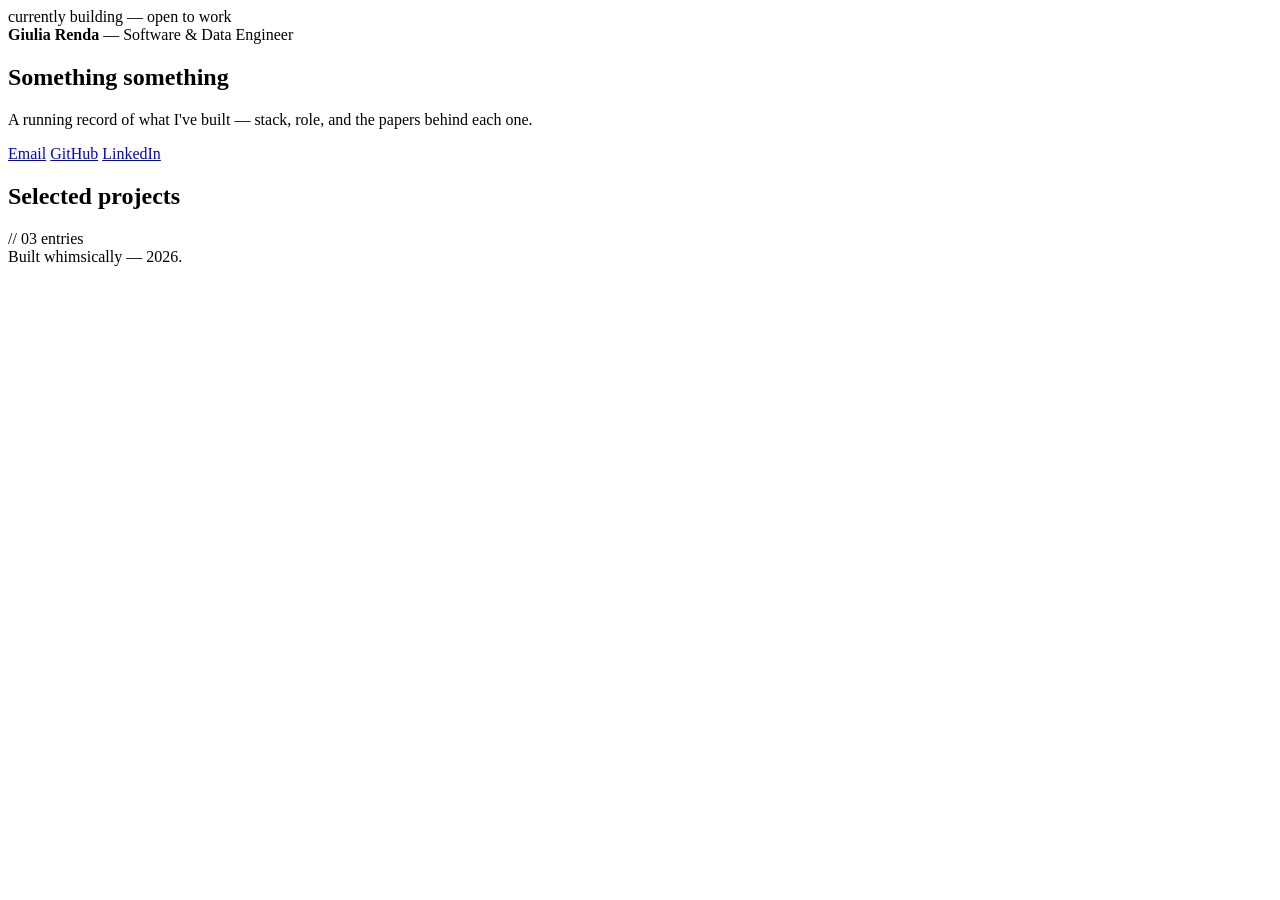
==== index.html @ 80450fbc "script" ====
<!DOCTYPE html>
<html lang="en">

<head>
    <meta charset="UTF-8">
    <meta name="viewport" content="width=device-width, initial-scale=1.0">
    <title>Giulia Renda — Portfolio</title>
    <link rel="preconnect" href="https://fonts.googleapis.com">
    <link
        href="https://fonts.googleapis.com/css2?family=Space+Grotesk:wght@400;500;600;700&family=JetBrains+Mono:wght@400;500;700&display=swap"
        rel="stylesheet">
    <link rel="stylesheet" href="css/style.css">
</head>

<body>
    <section class="hero">
        <div class="hero-inner">
            <div class="idline"><span class="dot"></span> currently building — open to work</div>
            <div class="byline"><b>Giulia Renda</b> — Software & Data Engineer</div>
            <h1>Something <span class="accent">something</span></h1>
            <p>A running record of what I've built — stack, role, and the papers behind each one.</p>
        </div>
        <div class="hero-links">
            <a href="mailto:giuliarenda94@gmail.com">Email</a>
            <a href="https://github.com/mondoboia" target="_blank" rel="noopener">GitHub</a>
            <a href="https://www.linkedin.com/in/giuliarenda" target="_blank" rel="noopener">LinkedIn</a>
            <!-- <a href="cv.pdf" target="_blank" rel="noopener">CV</a> -->
        </div>
    </section>
    <div class="section-title">
        <h2>Selected projects</h2>
        <span id="project-count">// loading</span>
    </div>
    <div class="list" id="list">
        <p class="load-state" id="load-state">Loading projects…</p>
    </div>
    <footer>Built whimsically — <span id="year"></span>.</footer>

    <script src="js/script.js"></script>
</body>

</html>
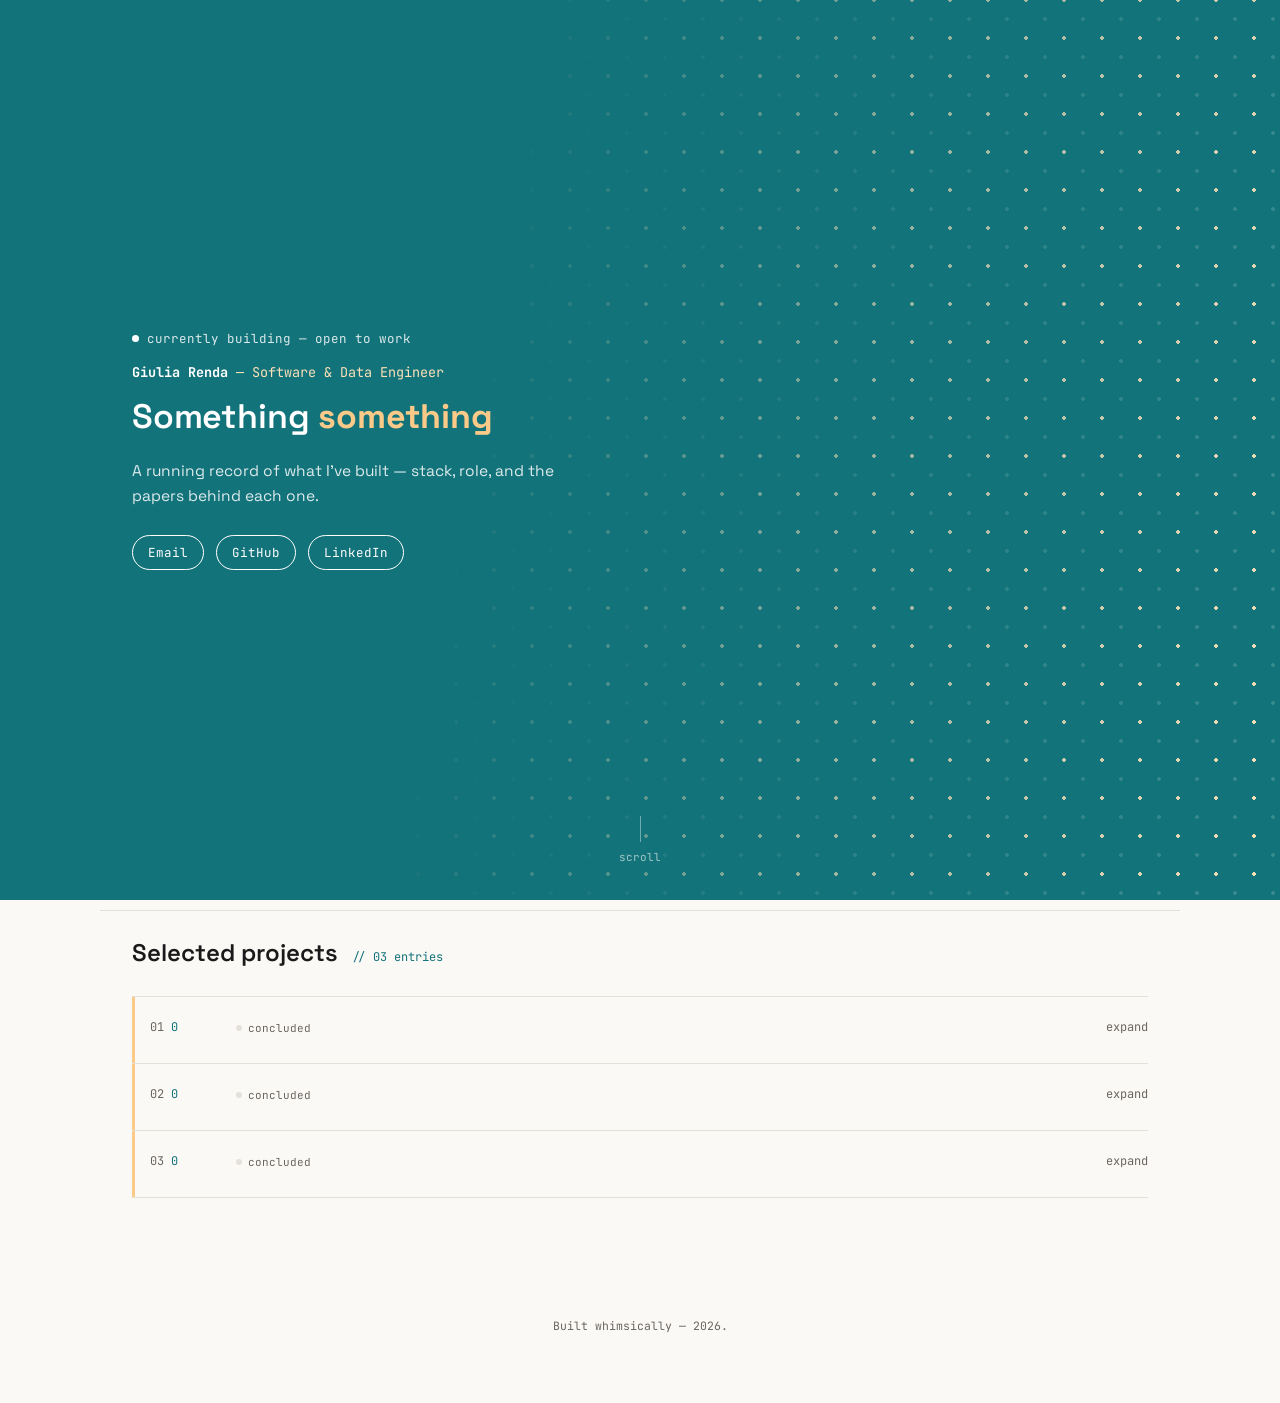
==== commit a9920149: "hero full viewport" ====
--- a/index.html
+++ b/index.html
@@ -19,13 +19,14 @@
             <div class="byline"><b>Giulia Renda</b> — Software & Data Engineer</div>
             <h1>Something <span class="accent">something</span></h1>
             <p>A running record of what I've built — stack, role, and the papers behind each one.</p>
+            <div class="hero-links">
+                <a href="mailto:giuliarenda94@gmail.com">Email</a>
+                <a href="https://github.com/mondoboia" target="_blank" rel="noopener">GitHub</a>
+                <a href="https://www.linkedin.com/in/giuliarenda" target="_blank" rel="noopener">LinkedIn</a>
+                <!-- <a href="cv.pdf" target="_blank" rel="noopener">CV</a> -->
+            </div>
         </div>
-        <div class="hero-links">
-            <a href="mailto:giuliarenda94@gmail.com">Email</a>
-            <a href="https://github.com/mondoboia" target="_blank" rel="noopener">GitHub</a>
-            <a href="https://www.linkedin.com/in/giuliarenda" target="_blank" rel="noopener">LinkedIn</a>
-            <!-- <a href="cv.pdf" target="_blank" rel="noopener">CV</a> -->
-        </div>
+        <div class="scroll-cue"><span></span>scroll</div>
     </section>
     <div class="section-title">
         <h2>Selected projects</h2>
@@ -34,6 +35,7 @@
     <div class="list" id="list">
         <p class="load-state" id="load-state">Loading projects…</p>
     </div>
+
     <footer>Built whimsically — <span id="year"></span>.</footer>
 
     <script src="js/script.js"></script>
--- a/css/style.css
+++ b/css/style.css
@@ -0,0 +1,431 @@
+:root {
+    --bg: #FBF9F6;
+    --ink: #1A1A1A;
+    --sub: #6b6560;
+    --primary: #13737A;
+    --accent: #FBCA89;
+    --accent-soft: #FDE1B8;
+    --line: #E4E0DA;
+    --font-display: 'Space Grotesk', sans-serif;
+    --font-mono: 'JetBrains Mono', monospace;
+}
+
+* {
+    box-sizing: border-box;
+}
+
+body {
+    margin: 0;
+    background: var(--bg);
+    color: var(--ink);
+    font-family: var(--font-display);
+}
+
+a {
+    color: inherit;
+}
+
+/* ---------- Hero ---------- */
+.hero {
+    position: relative;
+    min-height: 100vh;
+    padding: 32px 0;
+    overflow: hidden;
+    display: flex;
+    align-items: center;
+    background-color: var(--primary);
+    background-image:
+        radial-gradient(rgba(255, 255, 255, 0.16) 2px, transparent 2px),
+        radial-gradient(var(--accent-soft) 1.6px, transparent 1.6px);
+    background-size: 38px 38px, 38px 38px;
+    background-position: 0 0, 19px 19px;
+}
+
+.hero::after {
+    content: "";
+    position: absolute;
+    inset: 0;
+    background: linear-gradient(100deg, var(--primary) 38%, rgba(19, 115, 122, 0.4) 68%, rgba(19, 115, 122, 0) 100%);
+    z-index: 1;
+}
+
+.hero-inner {
+    position: relative;
+    z-index: 2;
+    max-width: 1080px;
+    margin: 0 auto;
+    width: 100%;
+    padding: 0 32px;
+}
+
+.scroll-cue {
+    position: absolute;
+    left: 50%;
+    bottom: 36px;
+    transform: translateX(-50%);
+    z-index: 2;
+    font-family: var(--font-mono);
+    font-size: 11px;
+    color: rgba(255, 255, 255, 0.6);
+    display: flex;
+    flex-direction: column;
+    align-items: center;
+    gap: 8px;
+}
+
+.scroll-cue span {
+    width: 1px;
+    height: 26px;
+    background: rgba(255, 255, 255, 0.4);
+    animation: scrollpulse 1.8s ease-in-out infinite;
+}
+
+@keyframes scrollpulse {
+
+    0%,
+    100% {
+        opacity: .3;
+    }
+
+    50% {
+        opacity: 1;
+    }
+}
+
+@media (prefers-reduced-motion: reduce) {
+    .scroll-cue span {
+        animation: none;
+    }
+}
+
+.idline {
+    font-family: var(--font-mono);
+    font-size: 12.5px;
+    color: rgba(255, 255, 255, 0.85);
+    display: flex;
+    align-items: center;
+    gap: 8px;
+    margin-bottom: 16px;
+}
+
+.idline .dot {
+    width: 7px;
+    height: 7px;
+    border-radius: 50%;
+    background: #ffffff;
+}
+
+.byline {
+    font-family: var(--font-mono);
+    font-size: 13.5px;
+    color: var(--accent-soft);
+    margin-bottom: 14px;
+}
+
+.byline b {
+    color: #ffffff;
+    font-weight: 700;
+}
+
+h1 {
+    font-weight: 600;
+    font-size: clamp(26px, 3.4vw, 34px);
+    line-height: 1.28;
+    letter-spacing: -0.005em;
+    margin: 0 0 20px;
+    max-width: 480px;
+    color: #ffffff;
+}
+
+h1 .accent {
+    color: var(--accent);
+    font-weight: 700;
+}
+
+.hero p {
+    max-width: 460px;
+    color: rgba(255, 255, 255, 0.85);
+    font-size: 15.5px;
+    line-height: 1.6;
+    margin: 0 0 26px;
+}
+
+.hero-links {
+    display: flex;
+    gap: 12px;
+    flex-wrap: wrap;
+}
+
+.hero-links a {
+    font-family: var(--font-mono);
+    font-size: 12.5px;
+    text-decoration: none;
+    color: #ffffff;
+    border: 1.5px solid #ffffff;
+    padding: 8px 15px;
+    border-radius: 100px;
+    transition: background .18s, color .18s, border-color .18s;
+}
+
+.hero-links a:hover {
+    background: #ffffff;
+    color: var(--primary);
+}
+
+/* ---------- Section title ---------- */
+.section-title {
+    max-width: 1080px;
+    margin: 10px auto 28px;
+    padding: 0 32px;
+    display: flex;
+    align-items: baseline;
+    gap: 14px;
+    border-top: 1px solid var(--line);
+    padding-top: 26px;
+}
+
+.section-title h2 {
+    font-weight: 600;
+    font-size: 24px;
+    margin: 0;
+}
+
+.section-title span {
+    font-family: var(--font-mono);
+    font-size: 12px;
+    color: var(--primary);
+}
+
+/* ---------- Index rows ---------- */
+.list {
+    max-width: 1080px;
+    margin: 0 auto;
+    padding: 0 32px 90px;
+}
+
+.load-state {
+    font-family: var(--font-mono);
+    font-size: 13px;
+    color: var(--sub);
+}
+
+.row {
+    border-top: 1px solid var(--line);
+    padding: 22px 0;
+    cursor: pointer;
+    position: relative;
+    padding-left: 18px;
+    transition: padding-left .18s ease;
+}
+
+.row::before {
+    content: "";
+    position: absolute;
+    left: 0;
+    top: 0;
+    bottom: 0;
+    width: 3px;
+    background: var(--accent);
+    transition: background .18s ease;
+}
+
+.row:hover,
+.row.open {
+    padding-left: 24px;
+}
+
+.row:hover::before,
+.row.open::before {
+    background: var(--primary);
+}
+
+.row:last-child {
+    border-bottom: 1px solid var(--line);
+}
+
+.row-top {
+    display: flex;
+    align-items: baseline;
+    gap: 16px;
+    flex-wrap: wrap;
+}
+
+.row-num {
+    font-family: var(--font-mono);
+    font-size: 12px;
+    color: var(--sub);
+    min-width: 52px;
+}
+
+.row-num .year {
+    color: var(--primary);
+}
+
+.row-title {
+    font-size: 20px;
+    font-weight: 700;
+}
+
+.row-status {
+    display: flex;
+    align-items: center;
+    gap: 6px;
+    font-family: var(--font-mono);
+    font-size: 11px;
+    color: var(--sub);
+    margin-left: 2px;
+}
+
+.row-status .dot {
+    width: 6px;
+    height: 6px;
+    border-radius: 50%;
+    background: var(--accent);
+}
+
+.row-status.concluded .dot {
+    background: var(--line);
+}
+
+.row-status.concluded {
+    color: var(--sub);
+}
+
+.row-toggle {
+    font-family: var(--font-mono);
+    font-size: 12px;
+    color: var(--sub);
+    white-space: nowrap;
+    margin-left: auto;
+}
+
+.row-desc {
+    font-size: 14px;
+    color: var(--sub);
+    margin-top: 6px;
+    padding-left: 68px;
+}
+
+.row-detail {
+    max-height: 0;
+    overflow: hidden;
+    padding-left: 68px;
+    transition: max-height .35s ease;
+}
+
+.row.open .row-detail {
+    max-height: 600px;
+}
+
+.detail-inner {
+    padding-top: 18px;
+    display: grid;
+    grid-template-columns: 160px 1fr;
+    gap: 22px;
+}
+
+@media (max-width:560px) {
+    .detail-inner {
+        grid-template-columns: 1fr;
+    }
+
+    .row-desc,
+    .row-detail {
+        padding-left: 0;
+    }
+}
+
+.thumb {
+    height: 110px;
+    border-radius: 4px;
+    background: repeating-linear-gradient(45deg, var(--accent) 0 8px, #e9b46a 8px 16px);
+    display: flex;
+    align-items: center;
+    justify-content: center;
+    color: #fff;
+    font-family: var(--font-mono);
+    font-size: 10px;
+    overflow: hidden;
+}
+
+.thumb img {
+    width: 100%;
+    height: 100%;
+    object-fit: cover;
+    display: block;
+}
+
+.detail-grid {
+    font-size: 13.5px;
+    color: var(--ink);
+}
+
+.k {
+    font-family: var(--font-mono);
+    font-size: 10.5px;
+    text-transform: uppercase;
+    color: var(--primary);
+    letter-spacing: .06em;
+    margin: 0 0 4px;
+}
+
+.block {
+    margin-bottom: 14px;
+}
+
+.tags {
+    display: flex;
+    flex-wrap: wrap;
+    gap: 6px;
+}
+
+.tag {
+    font-family: var(--font-mono);
+    font-size: 11px;
+    border: 1px solid var(--line);
+    padding: 2px 8px;
+    border-radius: 3px;
+}
+
+.links a {
+    font-family: var(--font-mono);
+    font-size: 12.5px;
+    text-decoration: none;
+    margin-right: 16px;
+    border-bottom: 1px solid var(--accent);
+}
+
+.links a:hover {
+    border-color: var(--primary);
+    color: var(--primary);
+}
+
+.no-papers {
+    color: var(--sub);
+    font-family: var(--font-mono);
+    font-size: 12px;
+}
+
+footer {
+    text-align: center;
+    padding: 30px 24px 70px;
+    font-family: var(--font-mono);
+    font-size: 11.5px;
+    color: var(--sub);
+}
+
+/* focus visibility for keyboard users */
+.row:focus-visible,
+.hero-links a:focus-visible {
+    outline: 2px solid var(--primary);
+    outline-offset: 3px;
+}
+
+@media (prefers-reduced-motion: reduce) {
+
+    .row,
+    .row::before,
+    .row-detail {
+        transition: none;
+    }
+}
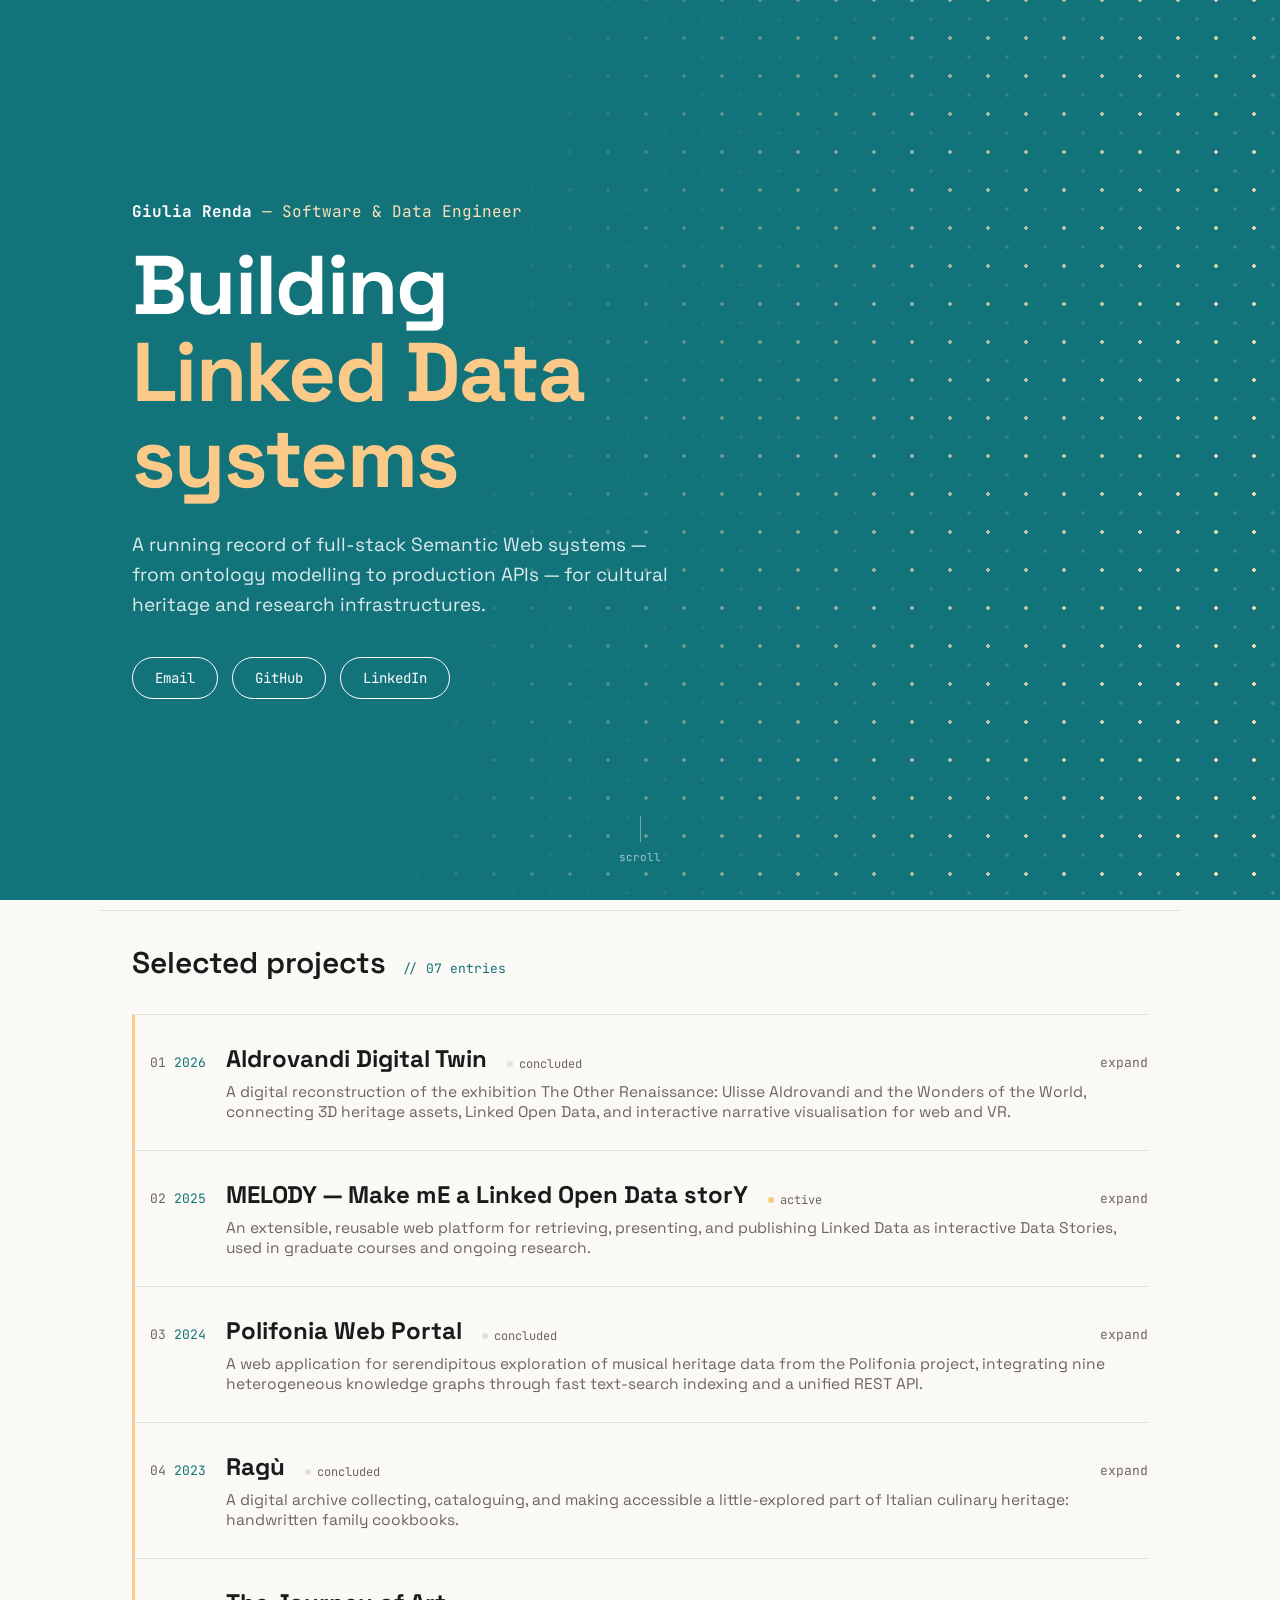
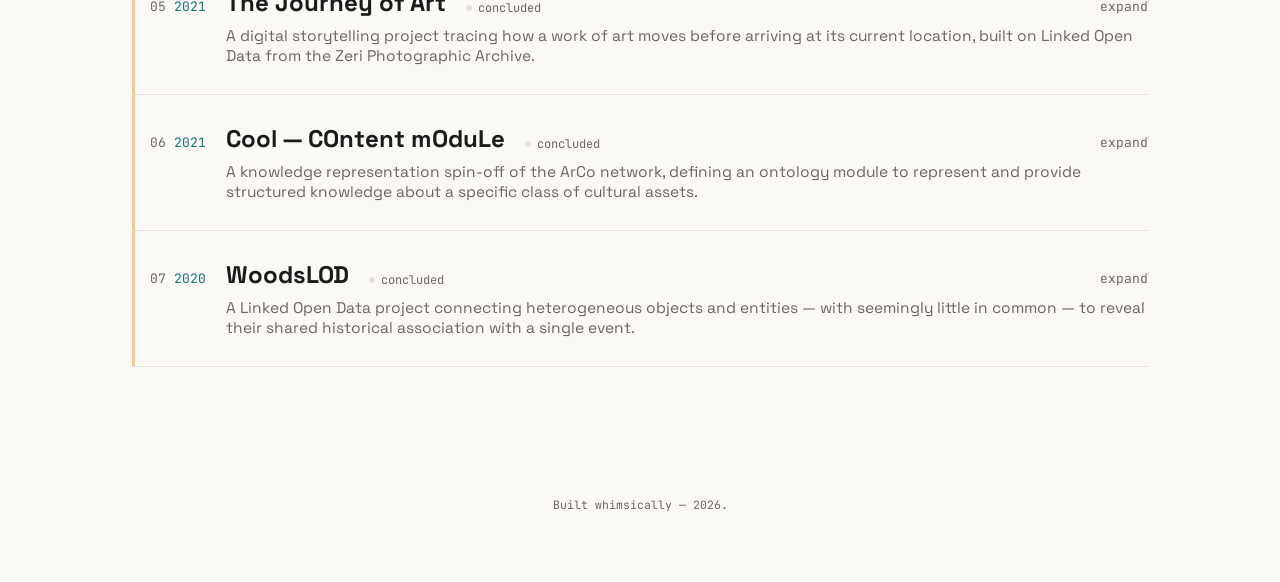
==== commit 88192080: "hero text update" ====
--- a/index.html
+++ b/index.html
@@ -15,10 +15,10 @@
 <body>
     <section class="hero">
         <div class="hero-inner">
-            <div class="idline"><span class="dot"></span> currently building — open to work</div>
             <div class="byline"><b>Giulia Renda</b> — Software & Data Engineer</div>
-            <h1>Something <span class="accent">something</span></h1>
-            <p>A running record of what I've built — stack, role, and the papers behind each one.</p>
+            <h1>Building <span class="accent rotator" id="rotator">Linked Data systems</span></h1>
+            <p>A running record of full-stack Semantic Web systems — from ontology modelling to production APIs — for
+                cultural heritage and research infrastructures.</p>
             <div class="hero-links">
                 <a href="mailto:giuliarenda94@gmail.com">Email</a>
                 <a href="https://github.com/mondoboia" target="_blank" rel="noopener">GitHub</a>
--- a/css/style.css
+++ b/css/style.css
@@ -98,28 +98,24 @@
     }
 }
 
-.idline {
-    font-family: var(--font-mono);
-    font-size: 12.5px;
-    color: rgba(255, 255, 255, 0.85);
-    display: flex;
-    align-items: center;
-    gap: 8px;
-    margin-bottom: 16px;
-}
-
-.idline .dot {
-    width: 7px;
-    height: 7px;
-    border-radius: 50%;
-    background: #ffffff;
+@media (max-width:640px) {
+    .hero {
+        min-height: 100svh;
+        align-items: flex-start;
+        padding-top: 96px;
+        padding-bottom: 56px;
+    }
+
+    .scroll-cue {
+        display: none;
+    }
 }
 
 .byline {
     font-family: var(--font-mono);
-    font-size: 13.5px;
+    font-size: 16px;
     color: var(--accent-soft);
-    margin-bottom: 14px;
+    margin-bottom: 20px;
 }
 
 .byline b {
@@ -128,12 +124,12 @@
 }
 
 h1 {
-    font-weight: 600;
-    font-size: clamp(26px, 3.4vw, 34px);
-    line-height: 1.28;
-    letter-spacing: -0.005em;
-    margin: 0 0 20px;
-    max-width: 480px;
+    font-weight: 700;
+    font-size: clamp(44px, 6.5vw, 84px);
+    line-height: 1.04;
+    letter-spacing: -0.02em;
+    margin: 0 0 28px;
+    max-width: 720px;
     color: #ffffff;
 }
 
@@ -142,27 +138,37 @@
     font-weight: 700;
 }
 
+.rotator {
+    display: inline-block;
+    transition: opacity .3s ease, transform .3s ease;
+}
+
+.rotator.fade-out {
+    opacity: 0;
+    transform: translateY(6px);
+}
+
 .hero p {
-    max-width: 460px;
+    max-width: 560px;
     color: rgba(255, 255, 255, 0.85);
-    font-size: 15.5px;
+    font-size: 19px;
     line-height: 1.6;
-    margin: 0 0 26px;
+    margin: 0 0 36px;
 }
 
 .hero-links {
     display: flex;
-    gap: 12px;
+    gap: 14px;
     flex-wrap: wrap;
 }
 
 .hero-links a {
     font-family: var(--font-mono);
-    font-size: 12.5px;
+    font-size: 14px;
     text-decoration: none;
     color: #ffffff;
     border: 1.5px solid #ffffff;
-    padding: 8px 15px;
+    padding: 11px 22px;
     border-radius: 100px;
     transition: background .18s, color .18s, border-color .18s;
 }
@@ -175,24 +181,24 @@
 /* ---------- Section title ---------- */
 .section-title {
     max-width: 1080px;
-    margin: 10px auto 28px;
+    margin: 10px auto 32px;
     padding: 0 32px;
     display: flex;
     align-items: baseline;
-    gap: 14px;
+    gap: 16px;
     border-top: 1px solid var(--line);
-    padding-top: 26px;
+    padding-top: 32px;
 }
 
 .section-title h2 {
     font-weight: 600;
-    font-size: 24px;
+    font-size: 30px;
     margin: 0;
 }
 
 .section-title span {
     font-family: var(--font-mono);
-    font-size: 12px;
+    font-size: 13px;
     color: var(--primary);
 }
 
@@ -200,18 +206,18 @@
 .list {
     max-width: 1080px;
     margin: 0 auto;
-    padding: 0 32px 90px;
+    padding: 0 32px 100px;
 }
 
 .load-state {
     font-family: var(--font-mono);
-    font-size: 13px;
+    font-size: 14px;
     color: var(--sub);
 }
 
 .row {
     border-top: 1px solid var(--line);
-    padding: 22px 0;
+    padding: 28px 0;
     cursor: pointer;
     position: relative;
     padding-left: 18px;
@@ -246,15 +252,15 @@
 .row-top {
     display: flex;
     align-items: baseline;
-    gap: 16px;
+    gap: 18px;
     flex-wrap: wrap;
 }
 
 .row-num {
     font-family: var(--font-mono);
-    font-size: 12px;
-    color: var(--sub);
-    min-width: 52px;
+    font-size: 13px;
+    color: var(--sub);
+    min-width: 58px;
 }
 
 .row-num .year {
@@ -262,7 +268,7 @@
 }
 
 .row-title {
-    font-size: 20px;
+    font-size: 24px;
     font-weight: 700;
 }
 
@@ -271,7 +277,7 @@
     align-items: center;
     gap: 6px;
     font-family: var(--font-mono);
-    font-size: 11px;
+    font-size: 12px;
     color: var(--sub);
     margin-left: 2px;
 }
@@ -293,38 +299,38 @@
 
 .row-toggle {
     font-family: var(--font-mono);
-    font-size: 12px;
+    font-size: 13px;
     color: var(--sub);
     white-space: nowrap;
     margin-left: auto;
 }
 
 .row-desc {
-    font-size: 14px;
-    color: var(--sub);
-    margin-top: 6px;
-    padding-left: 68px;
+    font-size: 15.5px;
+    color: var(--sub);
+    margin-top: 8px;
+    padding-left: 76px;
 }
 
 .row-detail {
     max-height: 0;
     overflow: hidden;
-    padding-left: 68px;
-    transition: max-height .35s ease;
+    padding-left: 76px;
+    transition: max-height .4s ease;
 }
 
 .row.open .row-detail {
-    max-height: 600px;
+    max-height: 760px;
 }
 
 .detail-inner {
-    padding-top: 18px;
+    padding-top: 20px;
     display: grid;
-    grid-template-columns: 160px 1fr;
-    gap: 22px;
-}
-
-@media (max-width:560px) {
+    grid-template-columns: 280px 1fr;
+    gap: 28px;
+}
+
+@media (max-width:700px) {
     .detail-inner {
         grid-template-columns: 1fr;
     }
@@ -335,17 +341,28 @@
     }
 }
 
+.thumb-col {
+    display: flex;
+    flex-direction: column;
+    gap: 12px;
+}
+
 .thumb {
-    height: 110px;
-    border-radius: 4px;
+    position: relative;
+    height: 190px;
+    border-radius: 8px;
     background: repeating-linear-gradient(45deg, var(--accent) 0 8px, #e9b46a 8px 16px);
     display: flex;
     align-items: center;
     justify-content: center;
     color: #fff;
     font-family: var(--font-mono);
-    font-size: 10px;
+    font-size: 11px;
     overflow: hidden;
+}
+
+.thumb.has-image {
+    background: var(--line);
 }
 
 .thumb img {
@@ -355,6 +372,39 @@
     display: block;
 }
 
+.thumb.has-image img {
+    filter: grayscale(1) contrast(1.05) brightness(1.02);
+}
+
+.thumb.has-image::after {
+    content: "";
+    position: absolute;
+    inset: 0;
+    background: var(--primary);
+    mix-blend-mode: color;
+    opacity: .88;
+    pointer-events: none;
+}
+
+.view-project {
+    display: inline-flex;
+    align-items: center;
+    justify-content: center;
+    font-family: var(--font-mono);
+    font-size: 12.5px;
+    text-decoration: none;
+    color: var(--ink);
+    border: 1.5px solid var(--ink);
+    padding: 9px 16px;
+    border-radius: 100px;
+    transition: background .18s, color .18s;
+}
+
+.view-project:hover {
+    background: var(--ink);
+    color: var(--bg);
+}
+
 .detail-grid {
     font-size: 13.5px;
     color: var(--ink);
@@ -400,12 +450,6 @@
     color: var(--primary);
 }
 
-.no-papers {
-    color: var(--sub);
-    font-family: var(--font-mono);
-    font-size: 12px;
-}
-
 footer {
     text-align: center;
     padding: 30px 24px 70px;
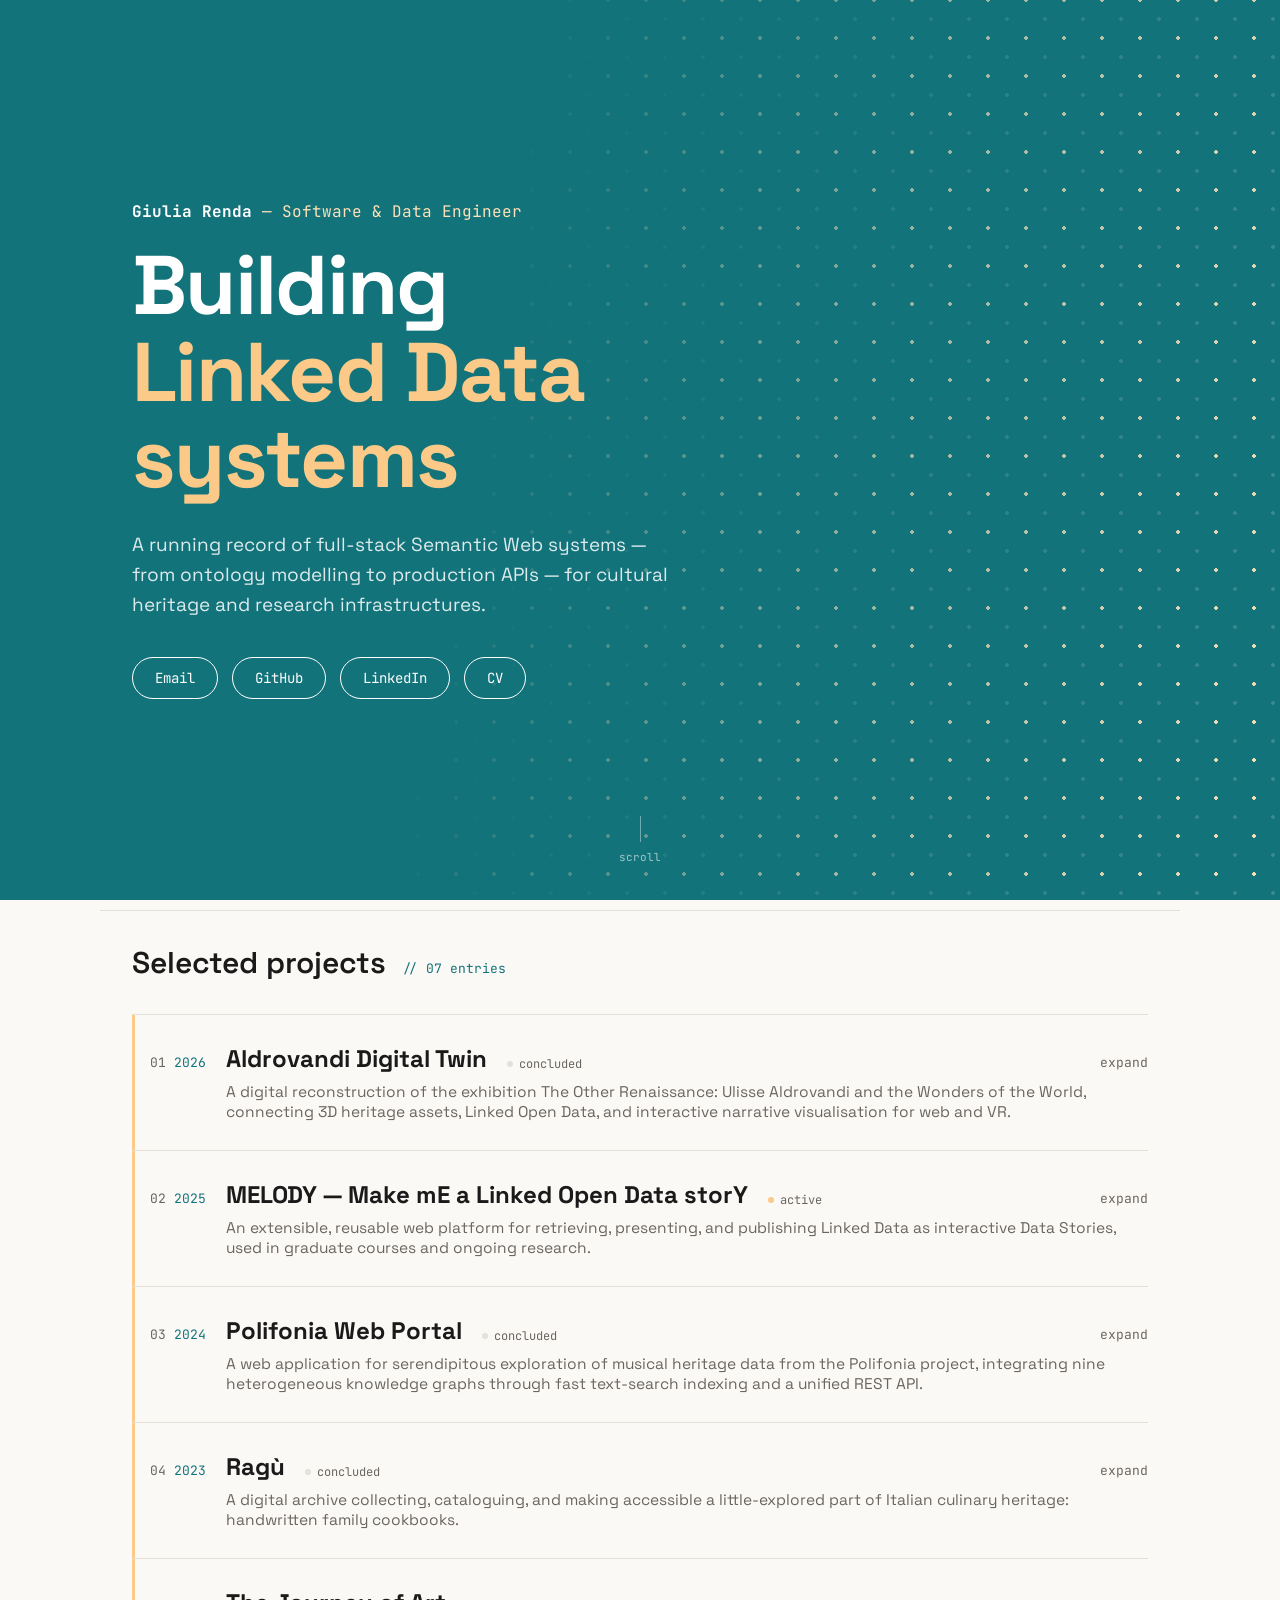
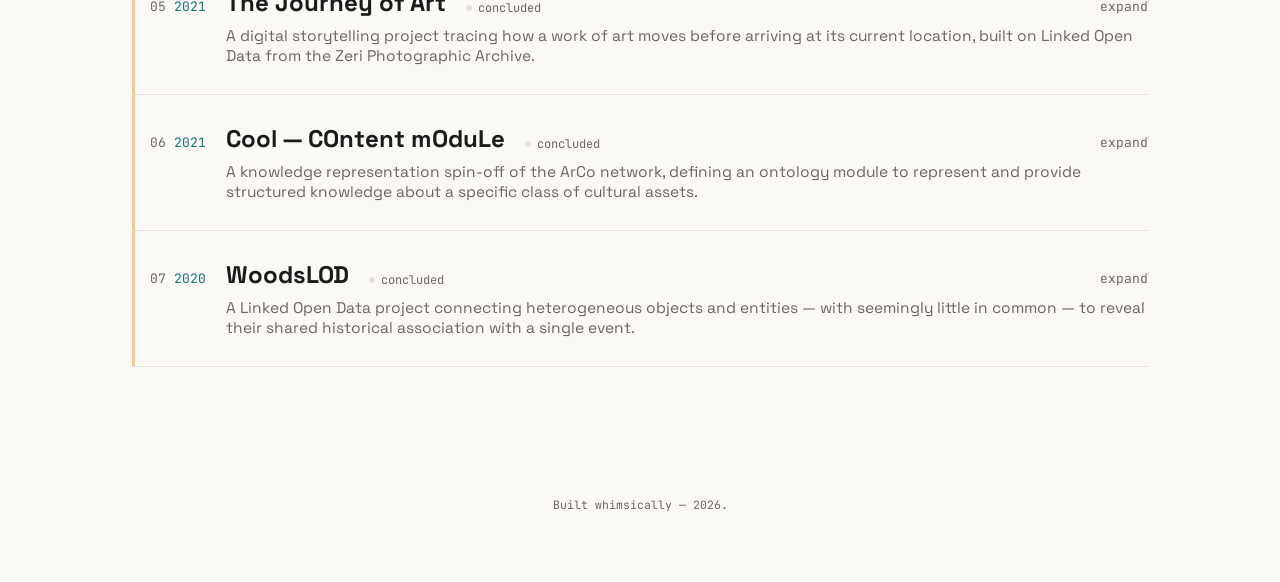
==== commit 6e718291: "cv page" ====
--- a/index.html
+++ b/index.html
@@ -23,7 +23,7 @@
                 <a href="mailto:giuliarenda94@gmail.com">Email</a>
                 <a href="https://github.com/mondoboia" target="_blank" rel="noopener">GitHub</a>
                 <a href="https://www.linkedin.com/in/giuliarenda" target="_blank" rel="noopener">LinkedIn</a>
-                <!-- <a href="cv.pdf" target="_blank" rel="noopener">CV</a> -->
+                <a href="cv.html" target="_blank" rel="noopener">CV</a>
             </div>
         </div>
         <div class="scroll-cue"><span></span>scroll</div>
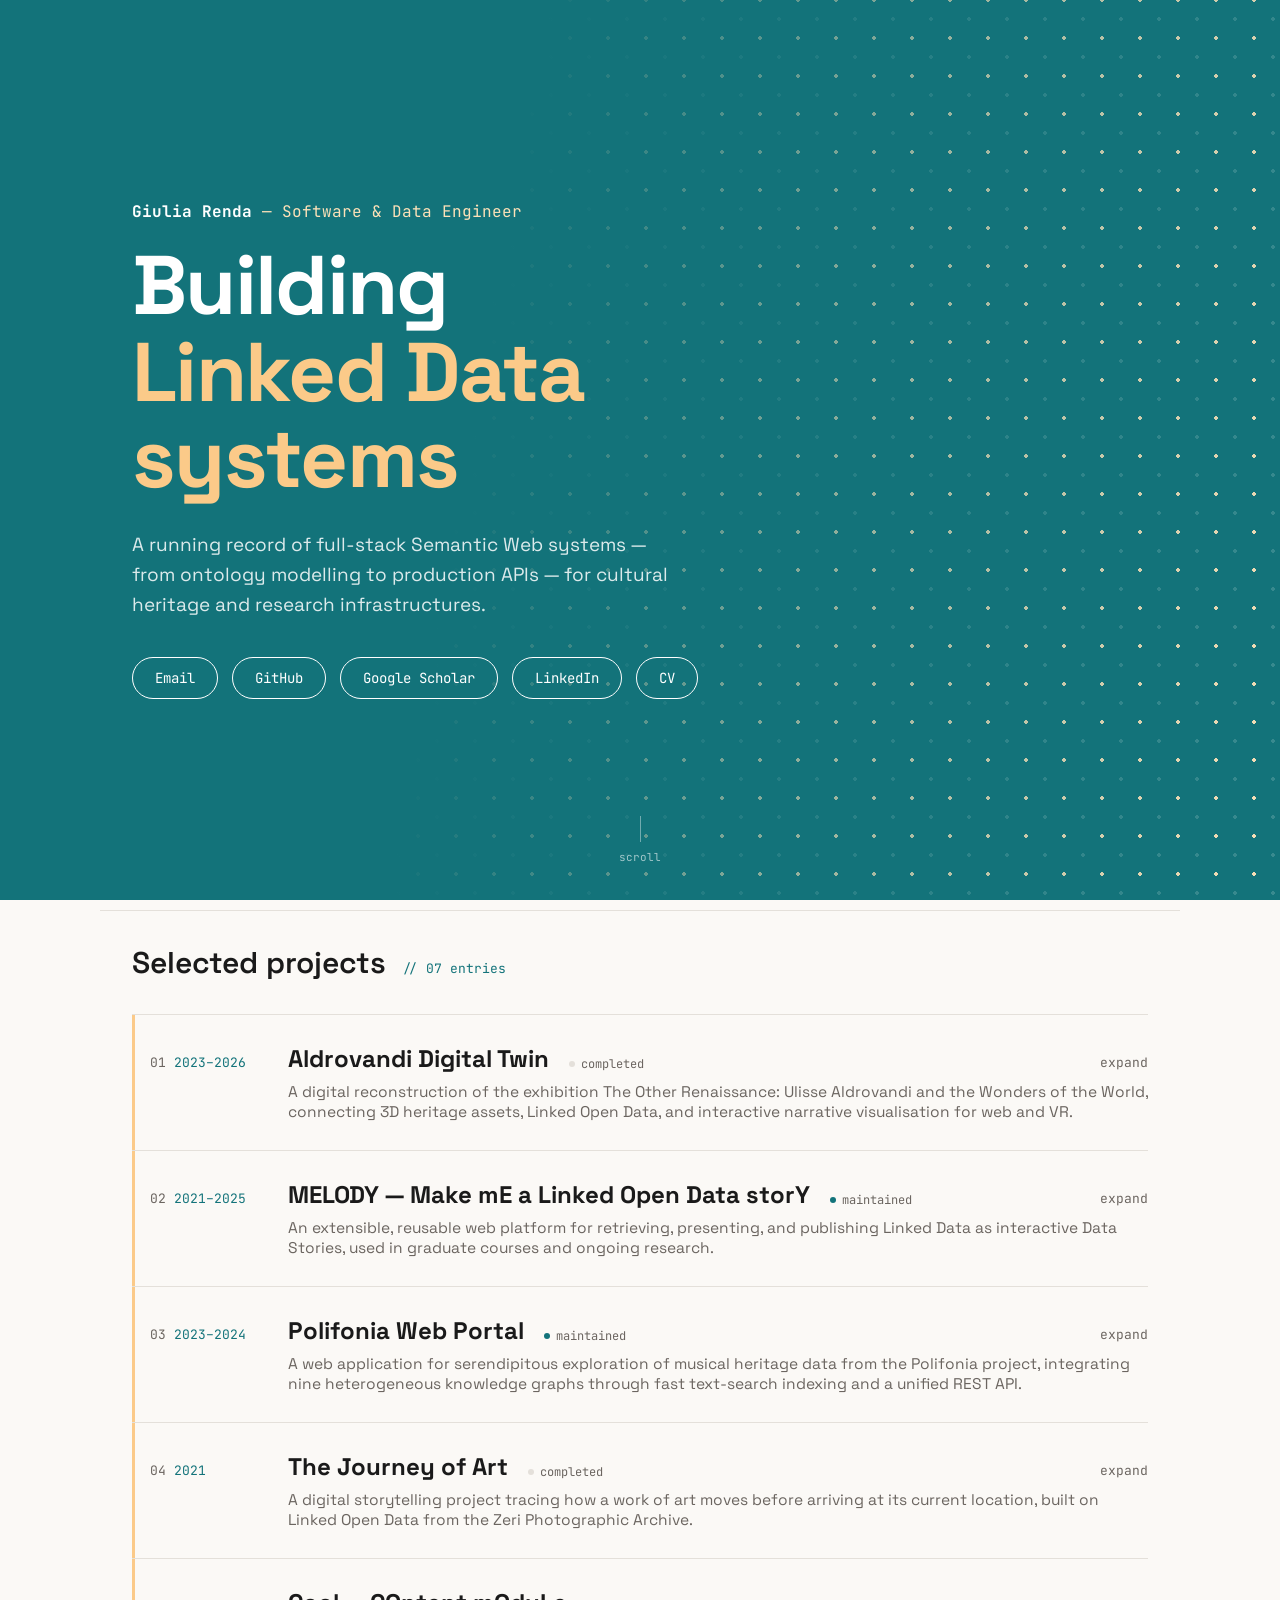
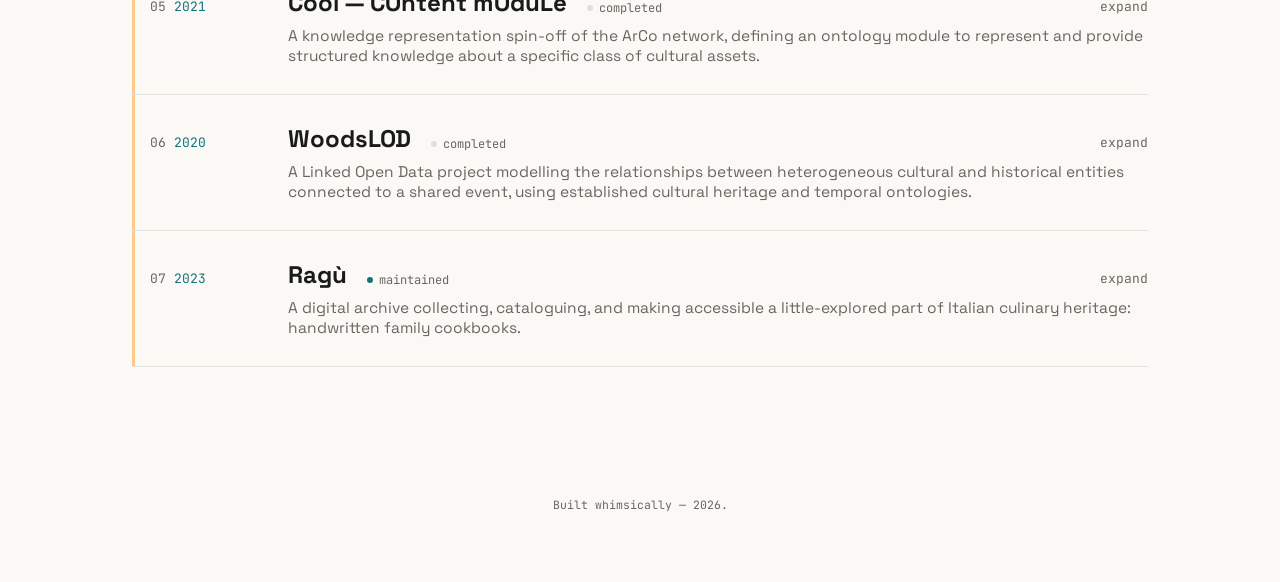
==== commit 9fa2c617: "google scholar link" ====
--- a/index.html
+++ b/index.html
@@ -22,8 +22,10 @@
             <div class="hero-links">
                 <a href="mailto:giuliarenda94@gmail.com">Email</a>
                 <a href="https://github.com/mondoboia" target="_blank" rel="noopener">GitHub</a>
+                <a href="https://scholar.google.com/citations?user=-8XDbmkAAAAJ&hl=en" target="_blank"
+                    rel="noopener">Google Scholar</a>
                 <a href="https://www.linkedin.com/in/giuliarenda" target="_blank" rel="noopener">LinkedIn</a>
-                <a href="cv.html" target="_blank" rel="noopener">CV</a>
+                <a href="cv.html">CV</a>
             </div>
         </div>
         <div class="scroll-cue"><span></span>scroll</div>
--- a/css/style.css
+++ b/css/style.css
@@ -260,7 +260,9 @@
     font-family: var(--font-mono);
     font-size: 13px;
     color: var(--sub);
-    min-width: 58px;
+    width: 120px;
+    flex-shrink: 0;
+    white-space: nowrap;
 }
 
 .row-num .year {
@@ -289,12 +291,12 @@
     background: var(--accent);
 }
 
-.row-status.concluded .dot {
+.row-status.maintained .dot {
+    background: var(--primary);
+}
+
+.row-status.completed .dot {
     background: var(--line);
-}
-
-.row-status.concluded {
-    color: var(--sub);
 }
 
 .row-toggle {
@@ -309,13 +311,13 @@
     font-size: 15.5px;
     color: var(--sub);
     margin-top: 8px;
-    padding-left: 76px;
+    padding-left: 138px;
 }
 
 .row-detail {
     max-height: 0;
     overflow: hidden;
-    padding-left: 76px;
+    padding-left: 138px;
     transition: max-height .4s ease;
 }
 
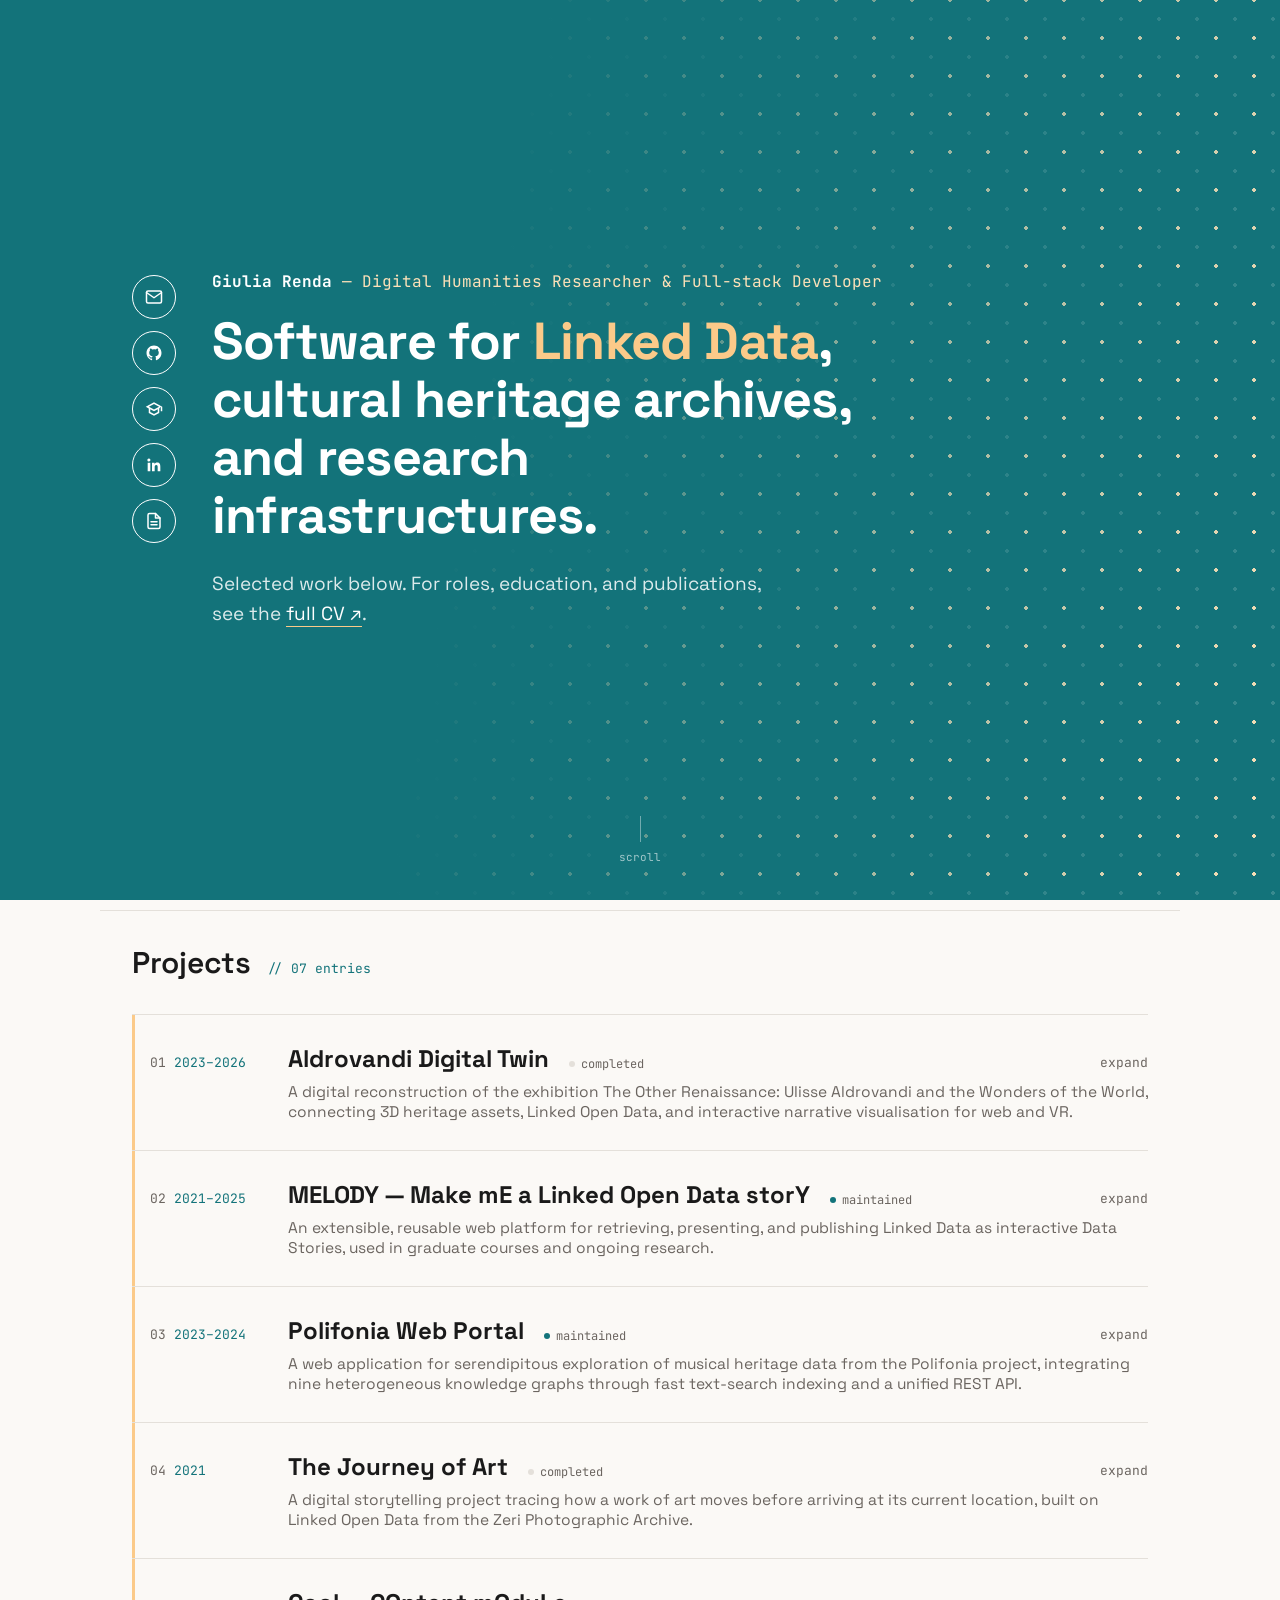
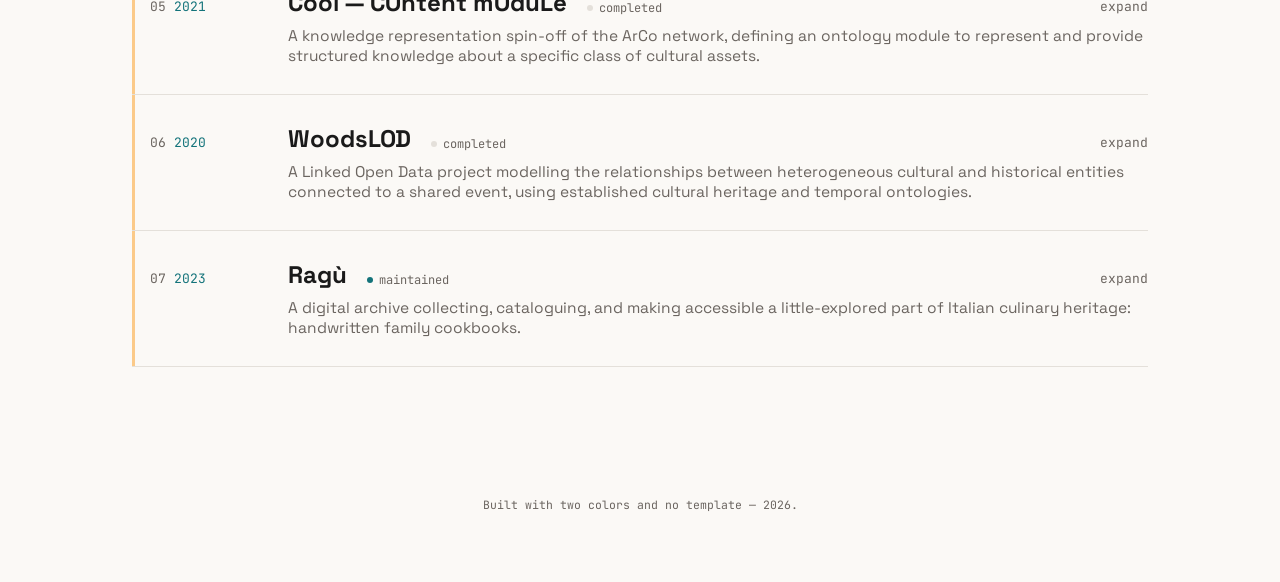
==== commit 170f4269: "homepage restyling" ====
--- a/index.html
+++ b/index.html
@@ -5,6 +5,8 @@
     <meta charset="UTF-8">
     <meta name="viewport" content="width=device-width, initial-scale=1.0">
     <title>Giulia Renda — Portfolio</title>
+    <meta name="description" content="Projects by Giulia Renda, Digital Humanities Researcher & Full-stack Developer.">
+
     <link rel="preconnect" href="https://fonts.googleapis.com">
     <link
         href="https://fonts.googleapis.com/css2?family=Space+Grotesk:wght@400;500;600;700&family=JetBrains+Mono:wght@400;500;700&display=swap"
@@ -13,32 +15,70 @@
 </head>
 
 <body>
+
     <section class="hero">
         <div class="hero-inner">
-            <div class="byline"><b>Giulia Renda</b> — Software & Data Engineer</div>
-            <h1>Building <span class="accent rotator" id="rotator">Linked Data systems</span></h1>
-            <p>A running record of full-stack Semantic Web systems — from ontology modelling to production APIs — for
-                cultural heritage and research infrastructures.</p>
-            <div class="hero-links">
-                <a href="mailto:giuliarenda94@gmail.com">Email</a>
-                <a href="https://github.com/mondoboia" target="_blank" rel="noopener">GitHub</a>
-                <a href="https://scholar.google.com/citations?user=-8XDbmkAAAAJ&hl=en" target="_blank"
-                    rel="noopener">Google Scholar</a>
-                <a href="https://www.linkedin.com/in/giuliarenda" target="_blank" rel="noopener">LinkedIn</a>
-                <a href="cv.html">CV</a>
+            <div class="hero-layout">
+                <nav class="icon-rail">
+                    <a href="mailto:giuliarenda94@gmail.com" title="Email">
+                        <svg viewBox="0 0 24 24" fill="none" stroke="currentColor" stroke-width="2"
+                            stroke-linecap="round" stroke-linejoin="round">
+                            <rect x="2" y="4" width="20" height="16" rx="2" />
+                            <path d="M22 6l-10 7L2 6" />
+                        </svg>
+                    </a>
+                    <a href="https://github.com/mondoboia" target="_blank" rel="noopener" title="GitHub">
+                        <svg viewBox="0 0 24 24" fill="currentColor">
+                            <path
+                                d="M12 2C6.477 2 2 6.484 2 12.017c0 4.425 2.865 8.18 6.839 9.504.5.092.682-.217.682-.483 0-.237-.008-.868-.013-1.703-2.782.605-3.369-1.343-3.369-1.343-.454-1.158-1.11-1.466-1.11-1.466-.908-.62.069-.608.069-.608 1.003.07 1.531 1.032 1.531 1.032.892 1.53 2.341 1.088 2.91.833.092-.647.35-1.088.636-1.339-2.221-.253-4.555-1.113-4.555-4.951 0-1.093.39-1.988 1.029-2.688-.103-.253-.446-1.272.098-2.65 0 0 .84-.27 2.75 1.026A9.564 9.564 0 0112 6.844c.85.004 1.705.115 2.504.337 1.909-1.296 2.747-1.026 2.747-1.026.546 1.378.202 2.397.1 2.65.64.7 1.028 1.595 1.028 2.688 0 3.848-2.339 4.695-4.566 4.943.359.309.678.919.678 1.852 0 1.336-.012 2.415-.012 2.743 0 .268.18.58.688.482A10.019 10.019 0 0022 12.017C22 6.484 17.522 2 12 2z" />
+                        </svg>
+                    </a>
+                    <a href="https://scholar.google.com/citations?user=-8XDbmkAAAAJ&hl=en" target="_blank"
+                        rel="noopener" title="Google Scholar">
+                        <svg viewBox="0 0 24 24" fill="currentColor">
+                            <path
+                                d="M12 3L1 9l4 2.18v6L12 21l7-3.82v-6L21 9v6h2V9L12 3zm6.82 6L12 12.72 5.18 9 12 5.28 18.82 9zM17 15.99l-5 2.73-5-2.73v-3.72L12 15l5-2.73v3.72z" />
+                        </svg>
+                    </a>
+                    <a href="https://www.linkedin.com/in/giuliarenda" target="_blank" rel="noopener" title="LinkedIn">
+                        <svg viewBox="0 0 24 24" fill="currentColor">
+                            <path
+                                d="M20.45 20.45h-3.56v-5.57c0-1.33-.03-3.04-1.85-3.04-1.86 0-2.14 1.45-2.14 2.94v5.67H9.34V9h3.41v1.56h.05c.48-.9 1.64-1.85 3.38-1.85 3.6 0 4.27 2.37 4.27 5.46v6.28zM5.34 7.43a2.07 2.07 0 110-4.13 2.07 2.07 0 010 4.13zM7.12 20.45H3.56V9h3.56v11.45z" />
+                        </svg>
+                    </a>
+                    <a href="cv.html" title="CV">
+                        <svg viewBox="0 0 24 24" fill="none" stroke="currentColor" stroke-width="2"
+                            stroke-linecap="round" stroke-linejoin="round">
+                            <path d="M14 2H6a2 2 0 00-2 2v16a2 2 0 002 2h12a2 2 0 002-2V8z" />
+                            <polyline points="14 2 14 8 20 8" />
+                            <line x1="16" y1="13" x2="8" y2="13" />
+                            <line x1="16" y1="17" x2="8" y2="17" />
+                        </svg>
+                    </a>
+                </nav>
+                <div class="hero-text">
+                    <div class="byline"><b>Giulia Renda</b> — Digital Humanities Researcher &amp; Full-stack Developer
+                    </div>
+                    <h1>Software for <span class="accent">Linked Data</span>, cultural heritage archives, and research
+                        infrastructures.</h1>
+                    <p>Selected work below. For roles, education, and publications, see the <a href="cv.html"
+                            class="cv-link">full CV ↗</a>.</p>
+                </div>
             </div>
         </div>
         <div class="scroll-cue"><span></span>scroll</div>
     </section>
+
     <div class="section-title">
-        <h2>Selected projects</h2>
+        <h2>Projects</h2>
         <span id="project-count">// loading</span>
     </div>
+
     <div class="list" id="list">
         <p class="load-state" id="load-state">Loading projects…</p>
     </div>
 
-    <footer>Built whimsically — <span id="year"></span>.</footer>
+    <footer>Built with two colors and no template — <span id="year"></span>.</footer>
 
     <script src="js/script.js"></script>
 </body>
--- a/css/style.css
+++ b/css/style.css
@@ -111,6 +111,59 @@
     }
 }
 
+.hero-layout {
+    display: flex;
+    gap: 36px;
+    align-items: flex-start;
+}
+
+.icon-rail {
+    display: flex;
+    flex-direction: column;
+    gap: 12px;
+    flex-shrink: 0;
+    padding-top: 4px;
+}
+
+.icon-rail a {
+    display: flex;
+    align-items: center;
+    justify-content: center;
+    width: 44px;
+    height: 44px;
+    border-radius: 50%;
+    border: 1.5px solid #ffffff;
+    color: #ffffff;
+    transition: background .18s, color .18s;
+}
+
+.icon-rail a svg {
+    width: 18px;
+    height: 18px;
+    flex-shrink: 0;
+}
+
+.icon-rail a:hover {
+    background: #ffffff;
+    color: var(--primary);
+}
+
+.hero-text {
+    min-width: 0;
+}
+
+@media (max-width:640px) {
+    .hero-layout {
+        flex-direction: column-reverse;
+        gap: 28px;
+    }
+
+    .icon-rail {
+        flex-direction: row;
+        flex-wrap: wrap;
+    }
+}
+
 .byline {
     font-family: var(--font-mono);
     font-size: 16px;
@@ -125,27 +178,17 @@
 
 h1 {
     font-weight: 700;
-    font-size: clamp(44px, 6.5vw, 84px);
-    line-height: 1.04;
-    letter-spacing: -0.02em;
-    margin: 0 0 28px;
-    max-width: 720px;
+    font-size: clamp(30px, 4.2vw, 52px);
+    line-height: 1.12;
+    letter-spacing: -0.015em;
+    margin: 0 0 24px;
+    max-width: 640px;
     color: #ffffff;
 }
 
 h1 .accent {
     color: var(--accent);
     font-weight: 700;
-}
-
-.rotator {
-    display: inline-block;
-    transition: opacity .3s ease, transform .3s ease;
-}
-
-.rotator.fade-out {
-    opacity: 0;
-    transform: translateY(6px);
 }
 
 .hero p {
@@ -153,29 +196,17 @@
     color: rgba(255, 255, 255, 0.85);
     font-size: 19px;
     line-height: 1.6;
-    margin: 0 0 36px;
-}
-
-.hero-links {
-    display: flex;
-    gap: 14px;
-    flex-wrap: wrap;
-}
-
-.hero-links a {
-    font-family: var(--font-mono);
-    font-size: 14px;
+    margin: 0;
+}
+
+.cv-link {
+    color: #ffffff;
     text-decoration: none;
-    color: #ffffff;
-    border: 1.5px solid #ffffff;
-    padding: 11px 22px;
-    border-radius: 100px;
-    transition: background .18s, color .18s, border-color .18s;
-}
-
-.hero-links a:hover {
-    background: #ffffff;
-    color: var(--primary);
+    border-bottom: 1px solid var(--accent);
+}
+
+.cv-link:hover {
+    color: var(--accent);
 }
 
 /* ---------- Section title ---------- */
@@ -462,7 +493,7 @@
 
 /* focus visibility for keyboard users */
 .row:focus-visible,
-.hero-links a:focus-visible {
+.icon-rail a:focus-visible {
     outline: 2px solid var(--primary);
     outline-offset: 3px;
 }
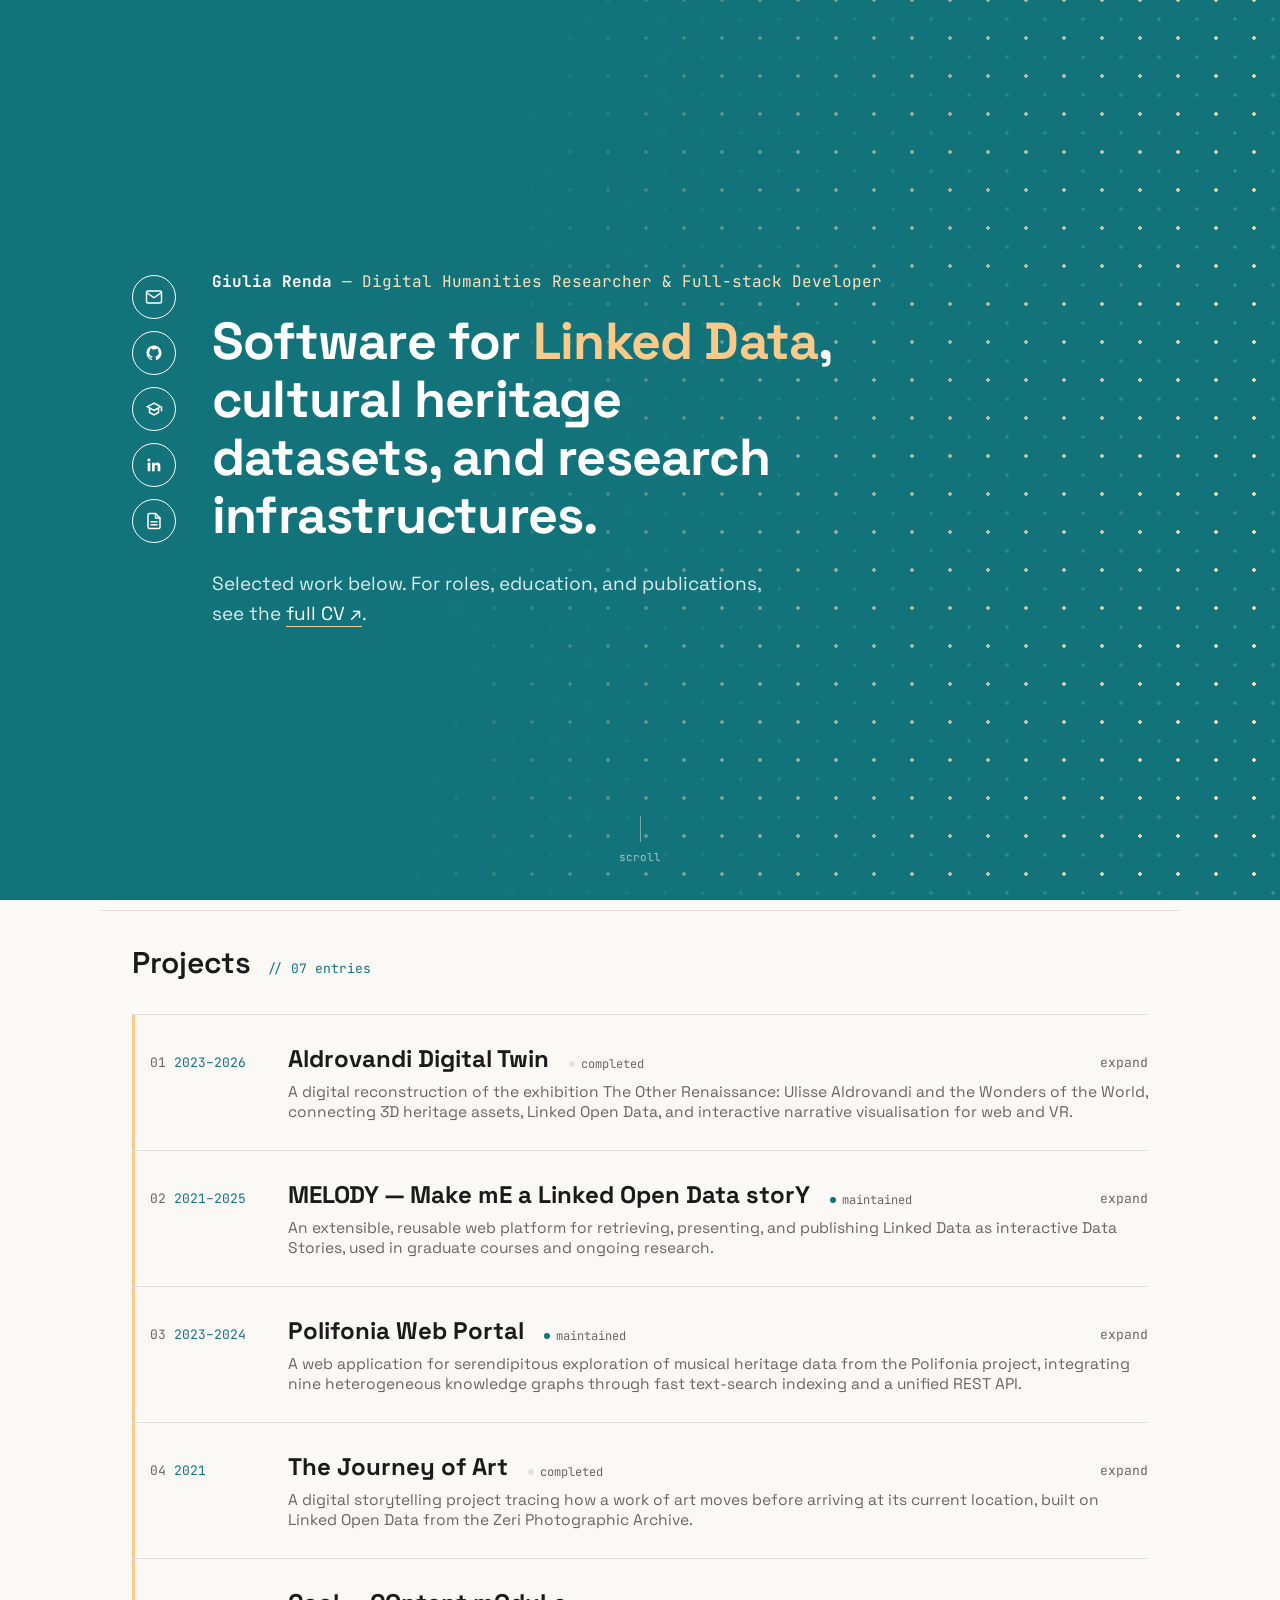
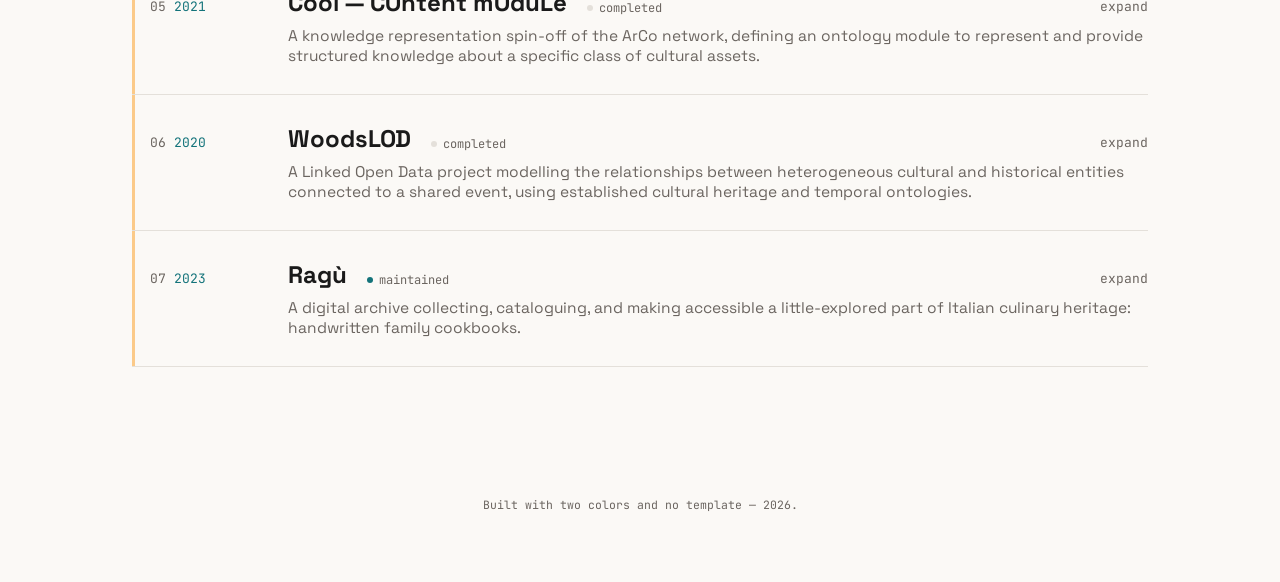
==== commit 720d24e7: "homepage restyling" ====
--- a/index.html
+++ b/index.html
@@ -59,7 +59,7 @@
                 <div class="hero-text">
                     <div class="byline"><b>Giulia Renda</b> — Digital Humanities Researcher &amp; Full-stack Developer
                     </div>
-                    <h1>Software for <span class="accent">Linked Data</span>, cultural heritage archives, and research
+                    <h1>Software for <span class="accent">Linked Data</span>, cultural heritage datasets, and research
                         infrastructures.</h1>
                     <p>Selected work below. For roles, education, and publications, see the <a href="cv.html"
                             class="cv-link">full CV ↗</a>.</p>
